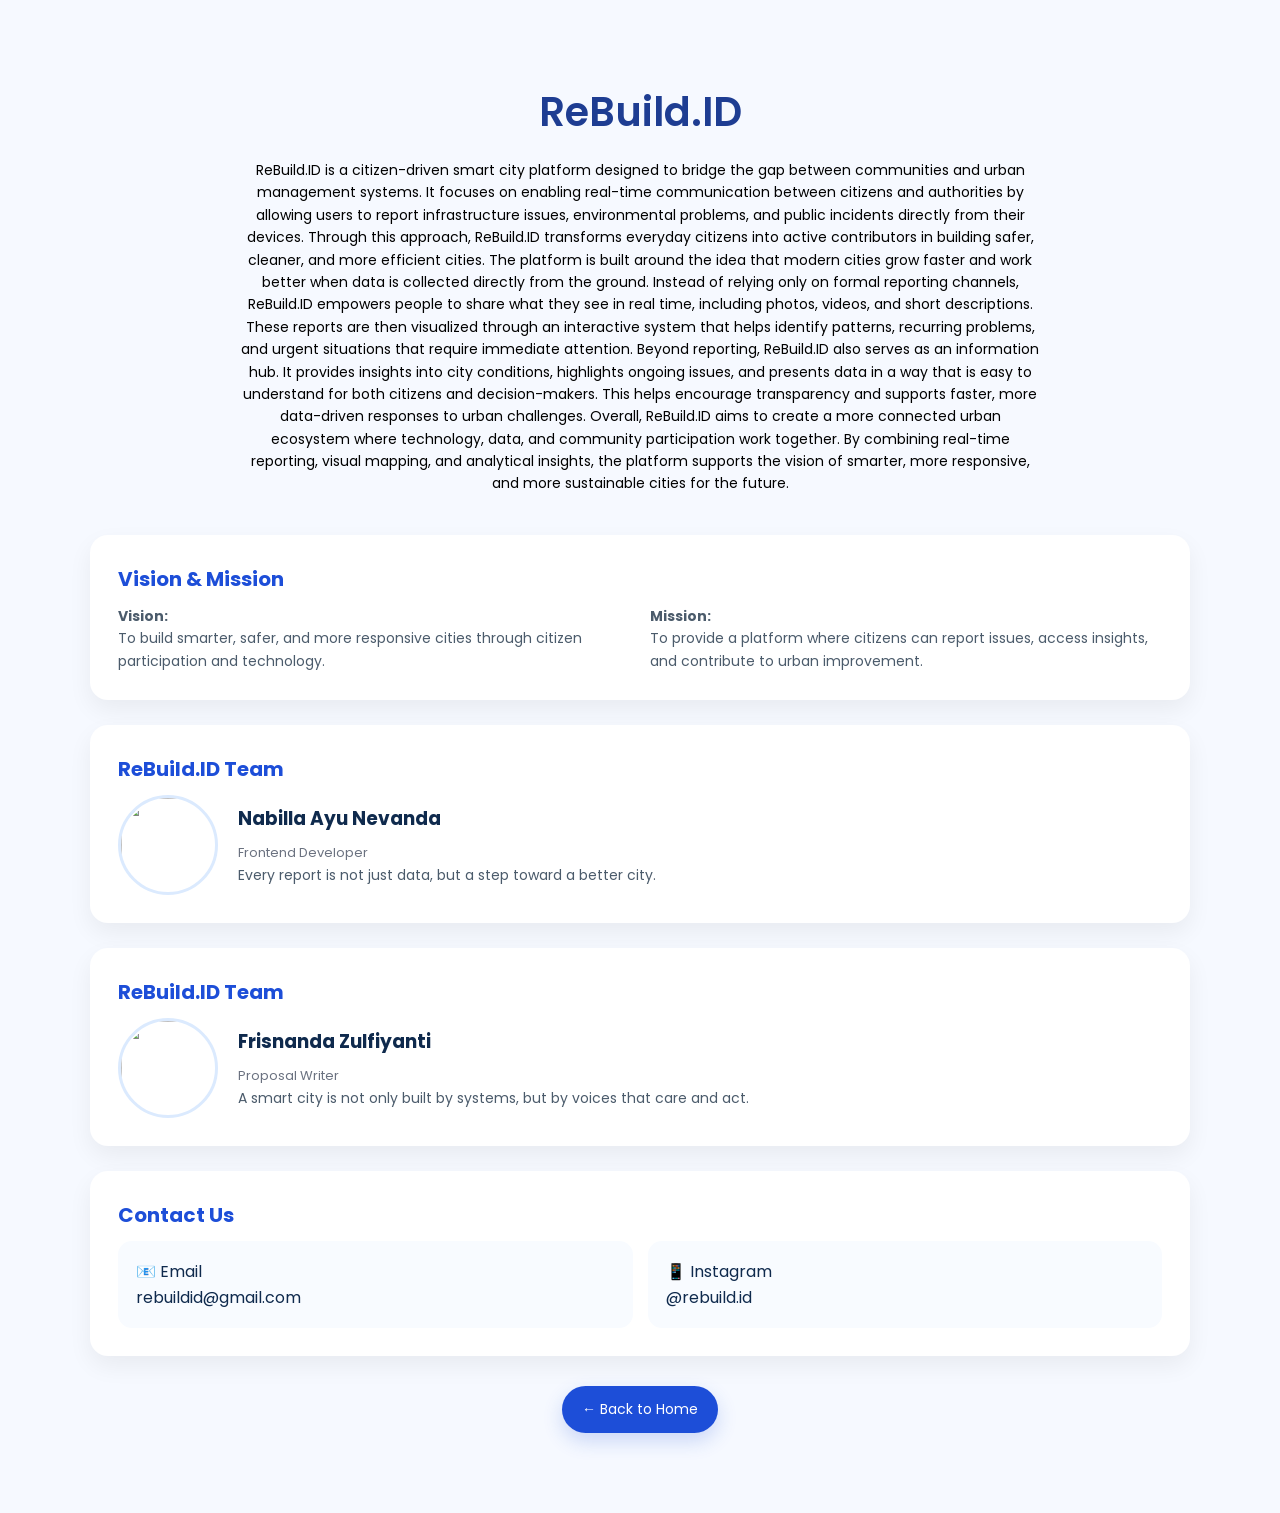
==== about.html @ 8dfa2ed0 "Add files via upload" ====
<!doctype html>
<html lang="en">
  <head>
    <meta charset="UTF-8" />
    <meta name="viewport" content="width=device-width, initial-scale=1.0" />
    <title>About - ReBuild.ID</title>

    <link
      href="https://fonts.googleapis.com/css2?family=Poppins:wght@300;400;500;600&display=swap"
      rel="stylesheet"
    />

    <style>
      * {
        margin: 0;
        padding: 0;
        box-sizing: border-box;
        font-family: "Poppins", sans-serif;
      }
      body {
        background: #f6f9ff;
        color: #0f2a4d;
        line-height: 1.6;
      }
      section {
        padding: 80px 20px;
      }
      .container {
        max-width: 1100px;
        margin: auto;
      }
      .title {
        text-align: center;
        margin-bottom: 40px;
      }
      .title h1 {
        font-size: 40px;
        color: #1e3d92;
        font-weight: 600;
      }
      .title p {
        max-width: 800px;
        margin: 15px auto 0;
        font-size: 14px;
        color: #000000;
      }
      .card {
        background: #fff;
        border-radius: 18px;
        padding: 28px;
        margin-bottom: 25px;
        box-shadow: 0 10px 25px rgba(0, 0, 0, 0.06);
        transition: 0.3s;
      }

      .card:hover {
        transform: translateY(-5px);
        box-shadow: 0 18px 35px rgba(0, 0, 0, 0.1);
      }

      .card h2 {
        color: #1d4ed8;
        margin-bottom: 10px;
        font-size: 20px;
      }

      .card p {
        font-size: 14px;
        color: #4b5b6b;
      }

      .vm-grid {
        display: grid;
        grid-template-columns: 1fr 1fr;
        gap: 20px;
      }

      .dev {
        display: flex;
        gap: 20px;
        align-items: center;
      }

      .dev img {
        width: 100px;
        height: 100px;
        border-radius: 50%;
        object-fit: cover;
        border: 3px solid #dbeafe;
      }

      .dev-info h3 {
        margin-bottom: 5px;
      }

      .dev-info span {
        font-size: 13px;
        color: #6b7280;
      }
      .contact {
        display: grid;
        grid-template-columns: 1fr 1fr;
        gap: 15px;
      }

      .contact-box {
        background: #f8fbff;
        padding: 18px;
        border-radius: 14px;
        transition: 0.3s;
      }

      .contact-box:hover {
        transform: translateY(-4px);
      }
      @media (max-width: 768px) {
        .vm-grid {
          grid-template-columns: 1fr;
        }

        .contact {
          grid-template-columns: 1fr;
        }

        .dev {
          flex-direction: column;
          text-align: center;
        }

        .title h1 {
          font-size: 28px;
        }
      }
      .back-home {
        text-align: center;
        margin-top: 30px;
      }

      .back-btn {
        display: inline-block;
        padding: 12px 20px;
        background: #1d4ed8;
        color: white;
        text-decoration: none;
        border-radius: 30px;
        font-size: 14px;
        transition: 0.3s ease;
        box-shadow: 0 8px 20px rgba(29, 78, 216, 0.2);
      }

      .back-btn:hover {
        background: #0f2a4d;
        transform: translateY(-3px);
        box-shadow: 0 12px 25px rgba(15, 42, 77, 0.25);
      }
    </style>
  </head>
  <body>
    <section>
      <div class="container">
        <div class="title">
          <h1>ReBuild.ID</h1>

          <p>
            ReBuild.ID is a citizen-driven smart city platform designed to
            bridge the gap between communities and urban management systems. It
            focuses on enabling real-time communication between citizens and
            authorities by allowing users to report infrastructure issues,
            environmental problems, and public incidents directly from their
            devices. Through this approach, ReBuild.ID transforms everyday
            citizens into active contributors in building safer, cleaner, and
            more efficient cities. The platform is built around the idea that
            modern cities grow faster and work better when data is collected
            directly from the ground. Instead of relying only on formal
            reporting channels, ReBuild.ID empowers people to share what they
            see in real time, including photos, videos, and short descriptions.
            These reports are then visualized through an interactive system that
            helps identify patterns, recurring problems, and urgent situations
            that require immediate attention. Beyond reporting, ReBuild.ID also
            serves as an information hub. It provides insights into city
            conditions, highlights ongoing issues, and presents data in a way
            that is easy to understand for both citizens and decision-makers.
            This helps encourage transparency and supports faster, more
            data-driven responses to urban challenges. Overall, ReBuild.ID aims
            to create a more connected urban ecosystem where technology, data,
            and community participation work together. By combining real-time
            reporting, visual mapping, and analytical insights, the platform
            supports the vision of smarter, more responsive, and more
            sustainable cities for the future.
          </p>
        </div>
        <div class="card">
          <h2>Vision & Mission</h2>

          <div class="vm-grid">
            <p>
              <b>Vision:</b><br />
              To build smarter, safer, and more responsive cities through
              citizen participation and technology.
            </p>

            <p>
              <b>Mission:</b><br />
              To provide a platform where citizens can report issues, access
              insights, and contribute to urban improvement.
            </p>
          </div>
        </div>
        <div class="card">
          <h2>ReBuild.ID Team</h2>

          <div class="dev">
            <img src="images/dev.jpeg" />

            <div class="dev-info">
              <h3>Nabilla Ayu Nevanda</h3>
              <span>Frontend Developer</span>

              <p>
                Every report is not just data, but a step toward a better city.
              </p>
            </div>
          </div>
        </div>
        <div class="card">
          <h2>ReBuild.ID Team</h2>

          <div class="dev">
            <img src="images/dev2.png" />

            <div class="dev-info">
              <h3>Frisnanda Zulfiyanti</h3>
              <span>Proposal Writer</span>

              <p>
                A smart city is not only built by systems, but by voices that care and act.
              </p>
            </div>
          </div>
        </div>

        <div class="card">
          <h2>Contact Us</h2>

          <div class="contact">
            <div class="contact-box">
              📧 Email<br />
              rebuildid@gmail.com
            </div>

            <div class="contact-box">
              📱 Instagram<br />
              @rebuild.id
            </div>
          </div>
        </div>
        <div class="back-home">
          <a href="index.html" class="back-btn">← Back to Home</a>
        </div>
      </div>
    </section>
  </body>
</html>
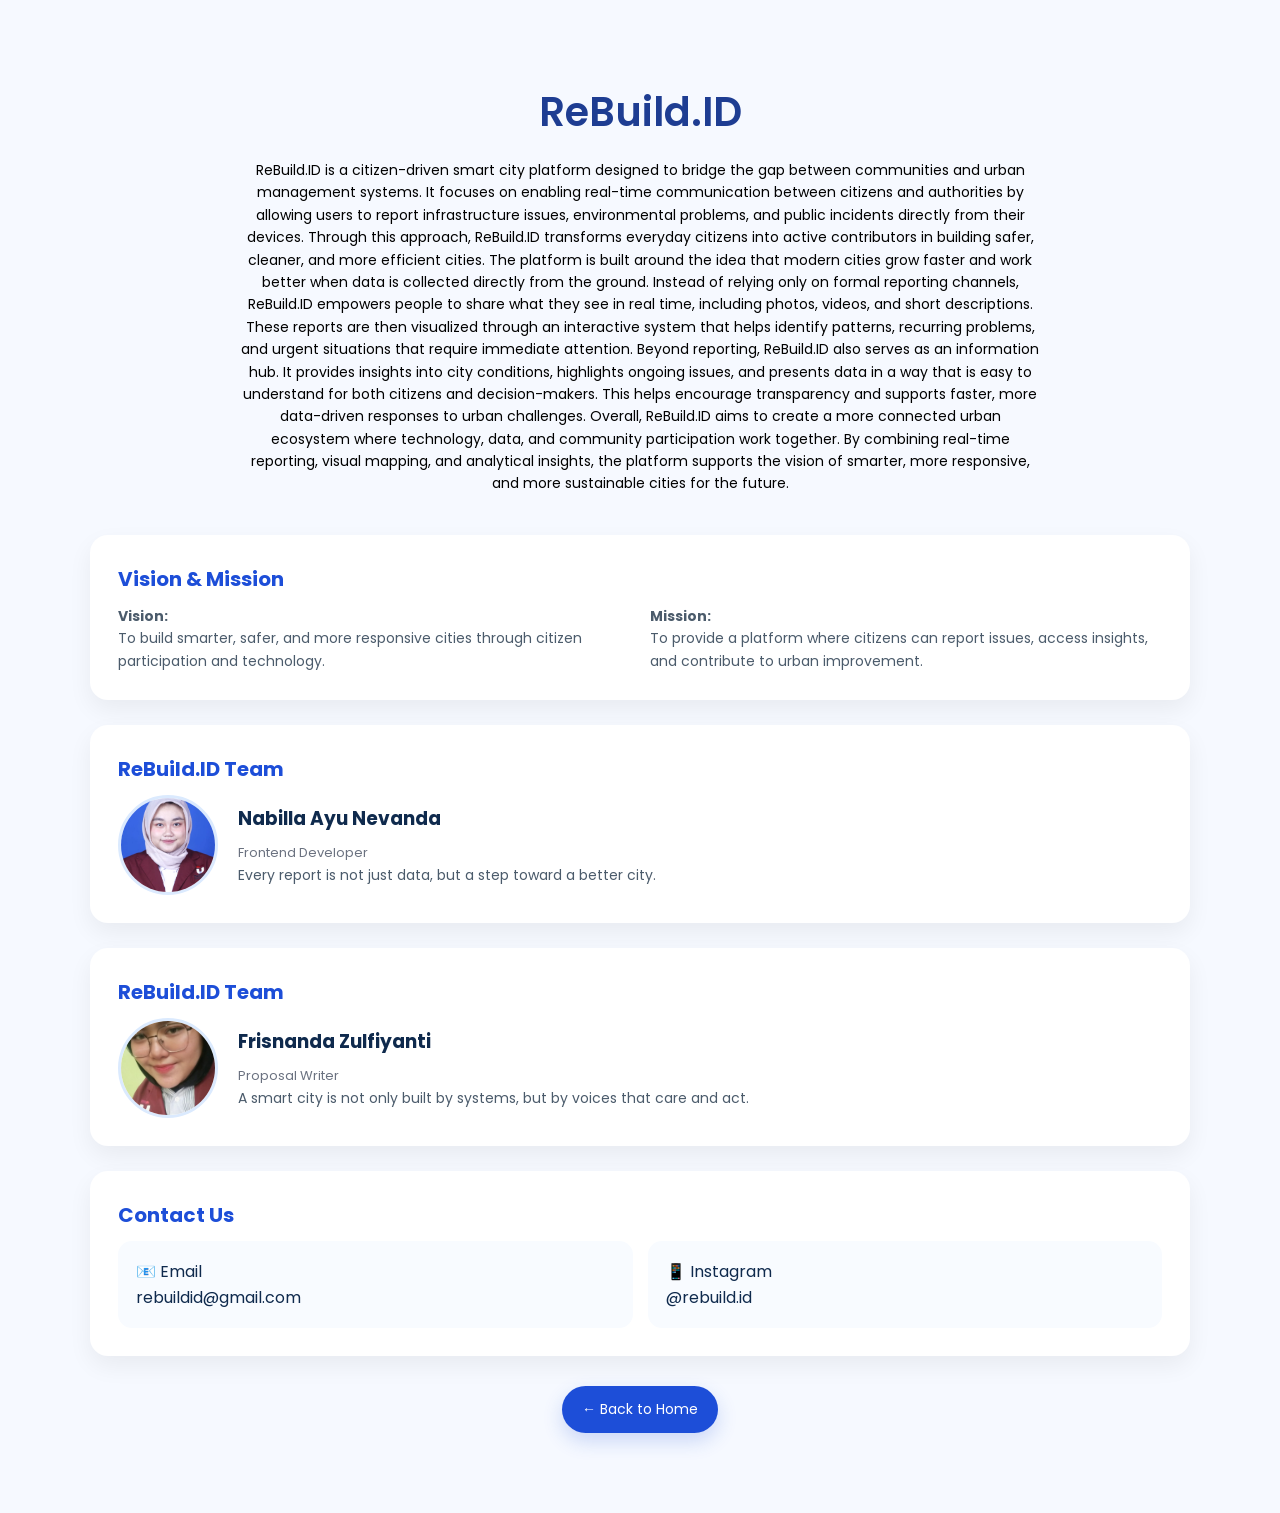
==== commit 88f2ce63: "Update about.html" ====
--- a/about.html
+++ b/about.html
@@ -210,7 +210,7 @@
           <h2>ReBuild.ID Team</h2>
 
           <div class="dev">
-            <img src="images/dev.jpeg" />
+            <img src="dev.jpeg" />
 
             <div class="dev-info">
               <h3>Nabilla Ayu Nevanda</h3>
@@ -226,7 +226,7 @@
           <h2>ReBuild.ID Team</h2>
 
           <div class="dev">
-            <img src="images/dev2.png" />
+            <img src="dev2.png" />
 
             <div class="dev-info">
               <h3>Frisnanda Zulfiyanti</h3>
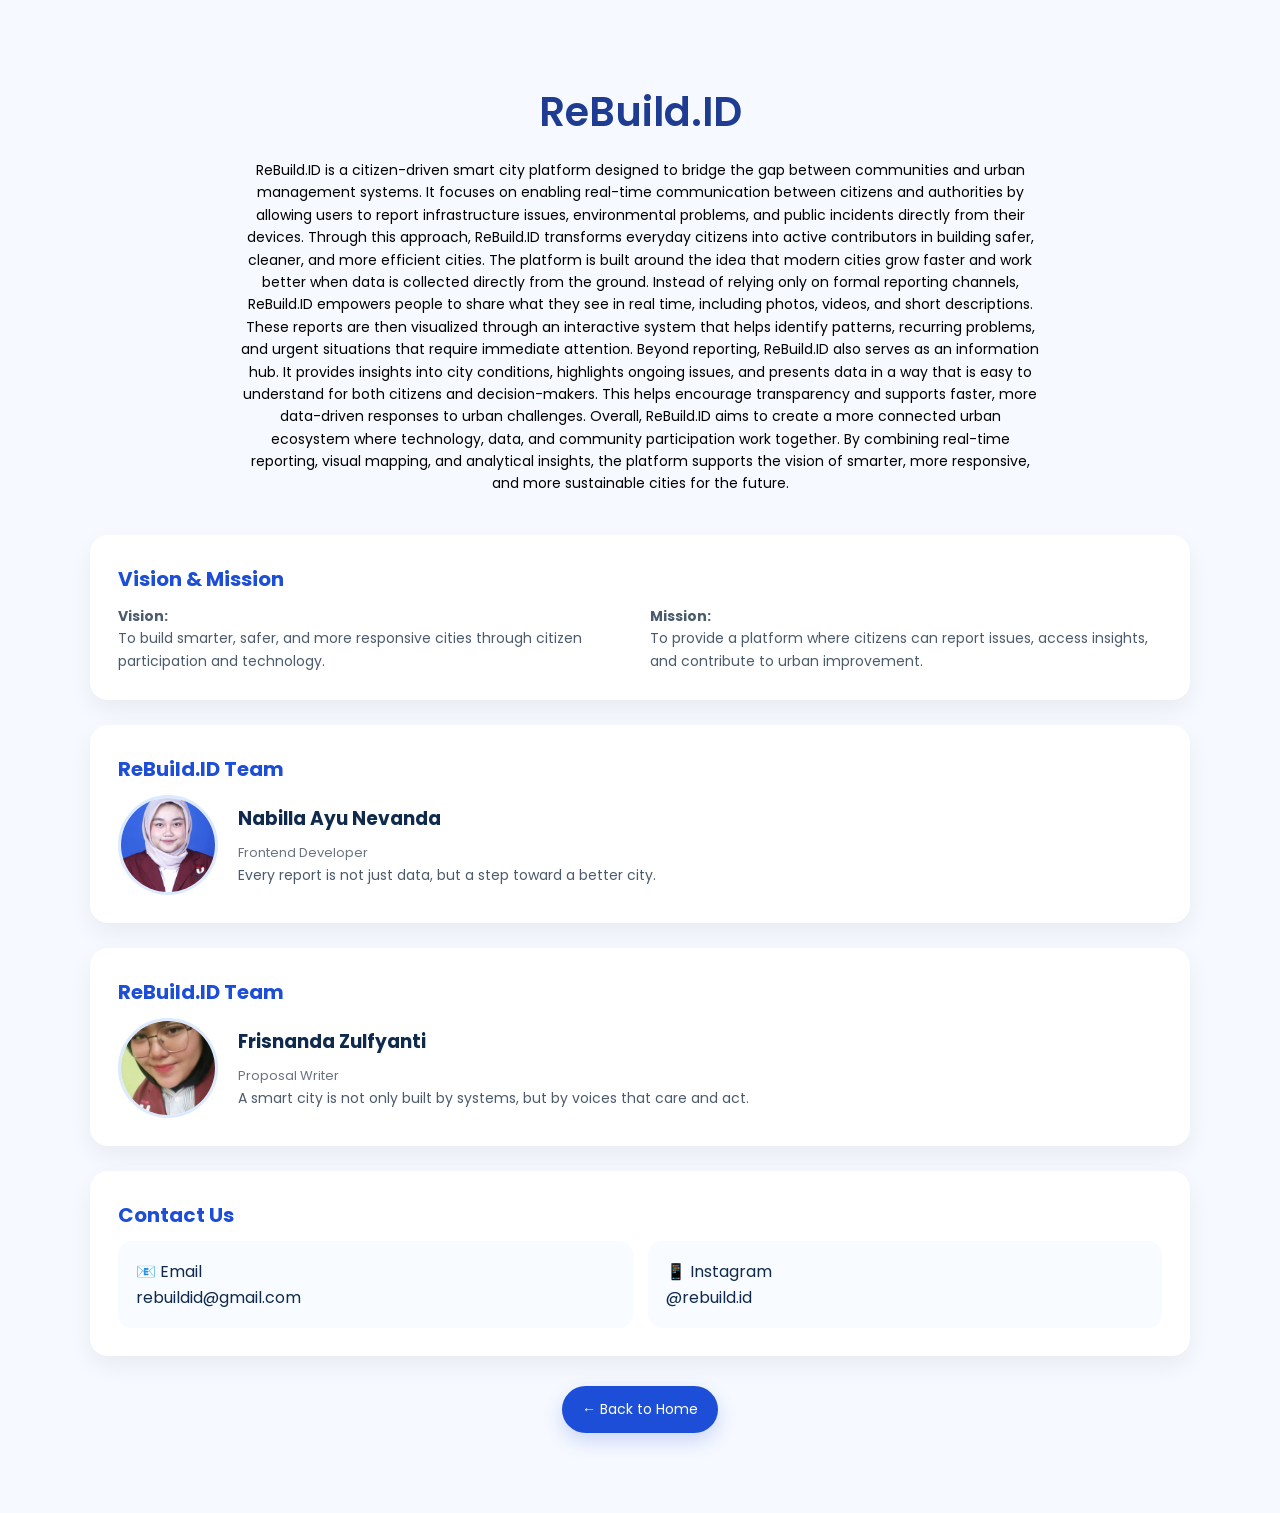
==== commit 0f6b3e51: "Update about.html" ====
--- a/about.html
+++ b/about.html
@@ -229,7 +229,7 @@
             <img src="dev2.png" />
 
             <div class="dev-info">
-              <h3>Frisnanda Zulfiyanti</h3>
+              <h3>Frisnanda Zulfyanti</h3>
               <span>Proposal Writer</span>
 
               <p>
